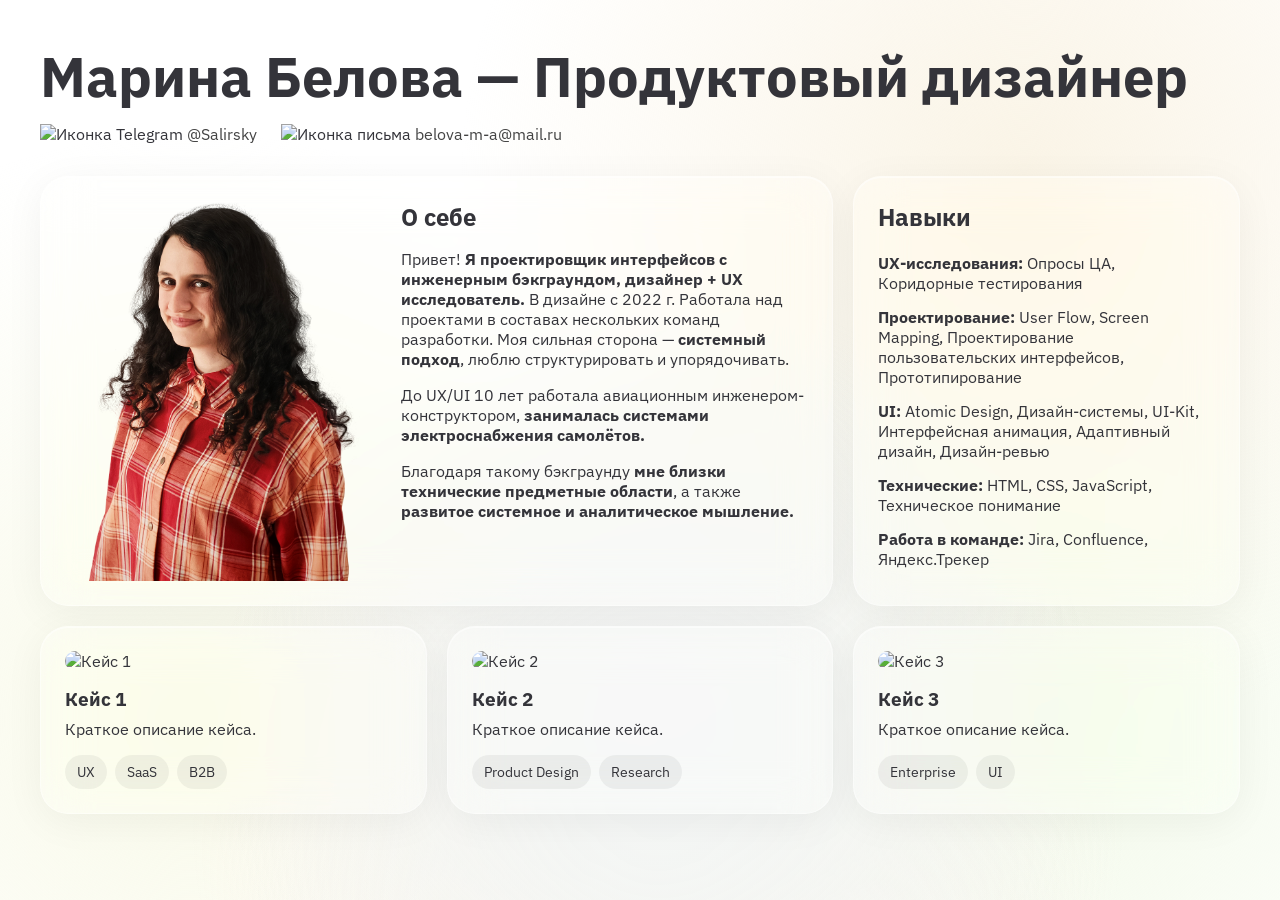
==== index.html @ f6b0ecd8 "Add contacts icons" ====
<!-- Объявление типа документа HTML5 -->
<!DOCTYPE html>

<!-- Корневой элемент страницы -->
<html lang="ru">

<head>

    <!-- Кодировка страницы -->
    <meta charset="UTF-8">

    <!-- Адаптация под мобильные устройства -->
    <meta name="viewport" content="width=device-width, initial-scale=1.0">

    <!-- SEO-описание -->
    <meta name="description" content="Портфолио продуктового дизайнера">

    <!-- Имя автора -->
    <meta name="author" content="Марина Белова">

    <!-- Заголовок вкладки браузера -->
    <title>Марина Белова — Продуктовый дизайнер</title>

    <!-- Подключение CSS -->
    <link rel="stylesheet" href="style.css">

    <!-- Предварительное подключение Google Fonts -->
<link rel="preconnect" href="https://fonts.googleapis.com">

<!-- Предварительное подключение домена шрифтов -->
<link rel="preconnect" href="https://fonts.gstatic.com" crossorigin>

<!-- Подключение IBM Plex Sans -->
<link
    href="https://fonts.googleapis.com/css2?family=IBM+Plex+Sans:wght@300;400;500;600;700&display=swap"
    rel="stylesheet"
>

</head>

<body>

    <!-- Контейнер анимированного фона -->
    <div class="background-gradient"></div>

    <!-- Основной контейнер страницы -->
    <main class="container">

        <!-- Шапка -->
        <header class="hero">

            <!-- Заголовок -->
            <h1>Марина Белова — Продуктовый дизайнер</h1>

            <!-- Контакты -->
            <div class="contacts">

                 <div class="contact">
                    <img
                    src="img/icon-tg.svg"
                    alt="Иконка Telegram"
                    class="icon"
                    >
                    <a href="https://t.me/@Salirsky" target="_blank">
                    @Salirsky
                    </a>
                </div>

                <div class="contact">
                    <img
                    src="img/icon-mail.svg"
                    alt="Иконка письма"
                    class="icon"
                    >
                    <a href="mailto:belova-m-a@mail.ru">
                    belova-m-a@mail.ru
                    </a>
                </div>

            </div>

        </header>

        <!-- Bento Grid -->
        <section class="bento-grid">

            <!-- Карточка "О себе" -->
            <article class="card about">

                <!-- Фото -->
                <img
                    src="img/Marina-02.png"
                    alt="Фото дизайнера"
                    class="profile-image"
                >

                <!-- Текст -->
                <div class="about-content">

                    <h2>О себе</h2>

                    <p>
                        Привет!
                        <strong>Я проектировщик интерфейсов с инженерным
                        бэкграундом, дизайнер + UX исследователь.</strong>

                        В дизайне с 2022 г. Работала над проектами в составах
                        нескольких команд разработки.

                        Моя сильная сторона —
                        <strong>системный подход</strong>,
                        люблю структурировать и упорядочивать.
                    </p>

                    <p>
                        До UX/UI 10 лет работала авиационным
                        инженером-конструктором,
                        <strong>занималась системами электроснабжения
                        самолётов.</strong>
                    </p>

                    <p>
                        Благодаря такому бэкграунду
                        <strong>мне близки технические предметные области</strong>,
                        а также
                        <strong>развитое системное и аналитическое мышление.</strong>
                    </p>

                </div>

            </article>

            <!-- Карточка навыков -->
            <article class="card skills">

                <h2>Навыки</h2>

                <div class="skills-list">

                    <div>
                        <strong>UX-исследования:</strong>
                        Опросы ЦА, Коридорные тестирования
                    </div>

                    <div>
                        <strong>Проектирование:</strong>
                        User Flow, Screen Mapping,
                        Проектирование пользовательских интерфейсов,
                        Прототипирование
                    </div>

                    <div>
                        <strong>UI:</strong>
                        Atomic Design, Дизайн-системы,
                        UI-Kit, Интерфейсная анимация,
                        Адаптивный дизайн, Дизайн-ревью
                    </div>

                    <div>
                        <strong>Технические:</strong>
                        HTML, CSS, JavaScript,
                        Техническое понимание
                    </div>

                    <div>
                        <strong>Работа в команде:</strong>
                        Jira, Confluence, Яндекс.Трекер
                    </div>

                </div>

            </article>

            <!-- Кейс №1 -->
            <article class="card project">

                <img
                    src="img/case1.jpg"
                    alt="Кейс 1"
                    class="project-image"
                >

                <h3>Кейс 1</h3>

                <p>
                    Краткое описание кейса.
                </p>

                <div class="tags">
                    <span>UX</span>
                    <span>SaaS</span>
                    <span>B2B</span>
                </div>

            </article>

            <!-- Кейс №2 -->
            <article class="card project">

                <img
                    src="img/case2.jpg"
                    alt="Кейс 2"
                    class="project-image"
                >

                <h3>Кейс 2</h3>

                <p>
                    Краткое описание кейса.
                </p>

                <div class="tags">
                    <span>Product Design</span>
                    <span>Research</span>
                </div>

            </article>

            <!-- Кейс №3 -->
            <article class="card project">

                <img
                    src="img/case3.jpg"
                    alt="Кейс 3"
                    class="project-image"
                >

                <h3>Кейс 3</h3>

                <p>
                    Краткое описание кейса.
                </p>

                <div class="tags">
                    <span>Enterprise</span>
                    <span>UI</span>
                </div>

            </article>

        </section>

    </main>

    <!-- Подключение JavaScript -->
    <script src="script.js"></script>

</body>

</html>
---- style.css ----
/* Сброс отступов */
* {
    margin: 0;
    padding: 0;
    box-sizing: border-box;
}

/* Основные настройки страницы */
body {
    font-family: "IBM Plex Sans", sans-serif;
    min-height: 100vh;
    color: #34343A;
    overflow-x: hidden;
}

/* Mesh Gradient */

.background-gradient {
position: fixed;
inset: 0;
z-index: -2;

}

/* Grain old

.noise {
position: fixed;
inset: 0;
z-index: -1;
opacity: .08;
pointer-events: none;
background-image:
url("data:image/svg+xml,%3Csvg xmlns='http://www.w3.org/2000/svg' width='180' height='180'%3E%3Cfilter id='n'%3E%3CfeTurbulence baseFrequency='0.85' numOctaves='4' stitchTiles='stitch'/%3E%3C/filter%3E%3Crect width='180' height='180' filter='url(%23n)' opacity='1'/%3E%3C/svg%3E");

} */

/* ==========================================
   Grain Overlay
   Анимированная зернистость поверх фона
========================================== */

.noise {

    /* Растягиваем слой на весь экран */
    position: fixed;
    inset: 0;

    /* Размещаем поверх градиента */
    z-index: -1;

    /* Не мешаем взаимодействию с элементами */
    pointer-events: none;

    /* Подключаем gif из папки img */
    background-image: url("./img/noise.gif");

    /* Повторяем изображение по всей площади */
    background-repeat: repeat;

    /* Размер одной плитки */
    background-size: 180px 180px;

    /* Прозрачность 10% */
    opacity: 0.1;

    /* Режим наложения Multiply */
    mix-blend-mode: multiply;
}


/* Центральный контейнер */
.container {
    max-width: 1400px;
    margin: 0 auto;
    padding: 40px;
}

/* Верхний блок */
.hero {
    margin-bottom: 32px;
}

/* Заголовок */
.hero h1 {
    font-size: 3.5rem;
    margin-bottom: 12px;
}

/* Контакты */
.contacts {
    display: flex;
    gap: 24px;
}

/* Ссылки */
.contacts a {
    text-decoration: none;
    color: #444;
    transition: 0.3s;
}

/* Hover */
.contacts a:hover {
    opacity: 0.7;
}

/* Bento Grid */
.bento-grid {
    display: grid;
    grid-template-columns: repeat(12, 1fr);
    gap: 20px;
}

/* Карточка */
/* Glassmorphism */

.card {

background:
    rgba(255,255,255,0.35);
backdrop-filter:
    blur(24px)
    saturate(180%);
-webkit-backdrop-filter:
    blur(24px)
    saturate(180%);
border:
    1px solid
    rgba(255,255,255,0.4);
box-shadow:
    0 8px 40px rgba(0,0,0,.05),
    inset 0 1px 0 rgba(255,255,255,.5);
border-radius: 28px;
padding: 24px;
transition:
    transform .3s ease,
    box-shadow .3s ease;
}

/* Hover карточек project */
.project:hover {
    transform: translateY(-6px);
box-shadow:
    0 20px 60px rgba(0,0,0,.08);
}

/* Блок о себе */
.about {
    grid-column: span 8;
    display: flex;
    gap: 24px;
}

/* Фото */
.profile-image {
    /* width: 240px; */
    height: 380px;
    object-fit: cover;
    border-radius: 20px;
}

/* Контент */
.about-content {
    display: flex;
    flex-direction: column;
    gap: 16px;
}

/* Навыки */
.skills {
    grid-column: span 4;
}

/* Список навыков */
.skills-list {
    display: flex;
    flex-direction: column;
    gap: 14px;
    margin-top: 20px;
}

/* Карточки проектов */
.project {

grid-column: span 4;
text-decoration: none;  /* новое */
color: inherit;  /* новое */

}

/* Превью кейса */
.project-image {
    width: 100%;
    height: 220px;
    object-fit: cover;
    border-radius: 18px;
    margin-bottom: 16px;
}

/* Заголовок проекта */
.project h3 {
    margin-bottom: 8px;
}

/* Теги */
.tags {
    display: flex;
    flex-wrap: wrap;
    gap: 8px;

    margin-top: 16px;
}

/* Тег */
.tags span {
    background: rgba(0,0,0,0.05);

    padding: 8px 12px;

    border-radius: 999px;

    font-size: 14px;
}

/* Reveal animation */
.reveal {
opacity: 0;
transform:
    translateY(30px);
transition:
    opacity .8s ease,
    transform .8s ease;
}

.reveal.visible {
opacity: 1;
transform:
    translateY(0);
}

/* Адаптация под разные размеры экрана */
/* Планшеты */
@media (max-width: 1024px) {
    .about {
        grid-column: span 12;
        flex-direction: column;
    }
    
    .skills {
        grid-column: span 12;
    }

    .project {
        grid-column: span 6;
    }
}

/* Телефоны */
@media (max-width: 768px) {

    .container {
        padding: 20px;
    }

    .hero h1 {
        font-size: 2rem;
    }

    .project {
        grid-column: span 12;
    }

    .profile-image {
        width: 100%;
        height: auto;
    }
}
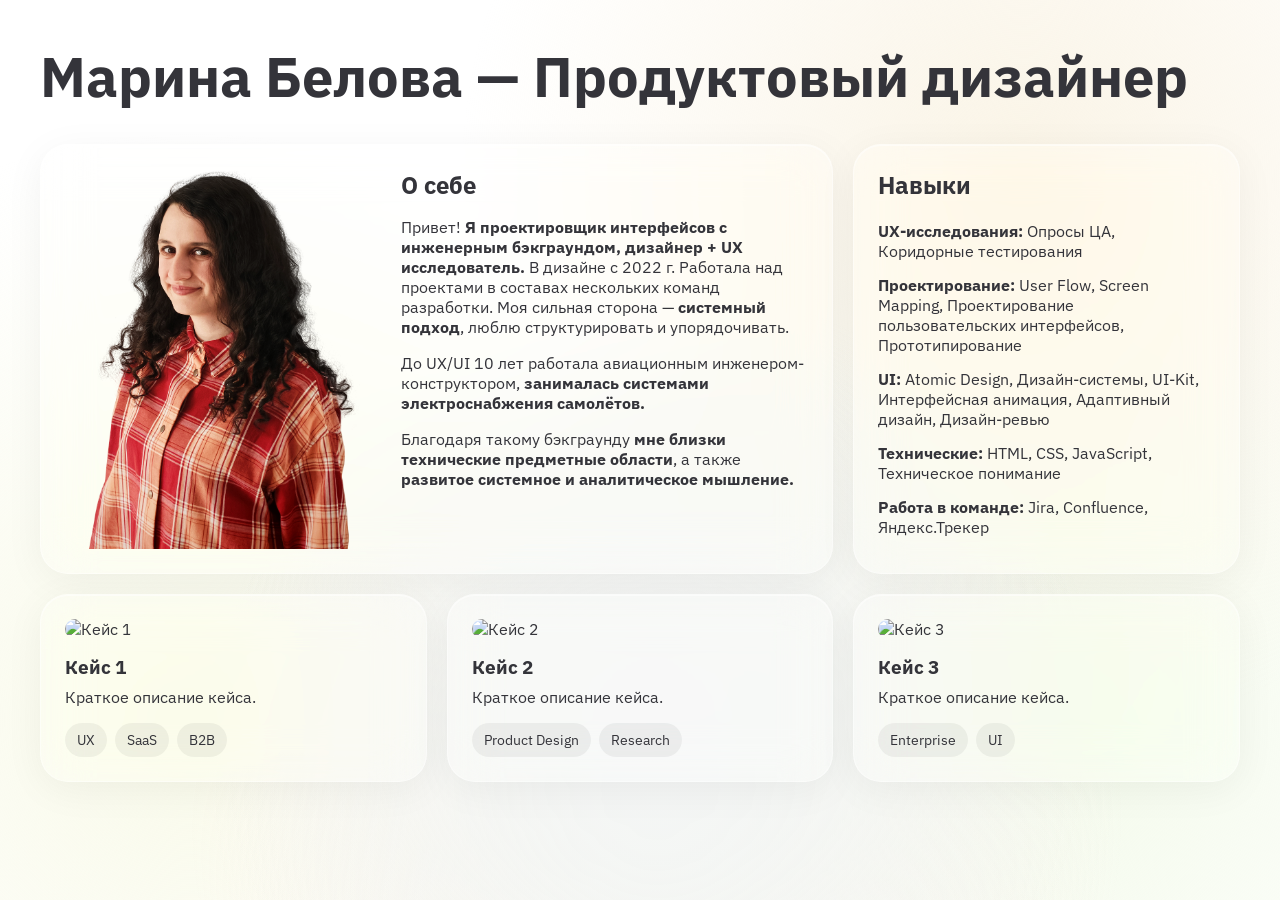
==== commit d4a7a5b8: "Close contacts" ====
--- a/index.html
+++ b/index.html
@@ -53,7 +53,7 @@
             <h1>Марина Белова — Продуктовый дизайнер</h1>
 
             <!-- Контакты -->
-            <div class="contacts">
+            <!-- <div class="contacts">
 
                  <div class="contact">
                     <img
@@ -77,7 +77,7 @@
                     </a>
                 </div>
 
-            </div>
+            </div> -->
 
         </header>
 
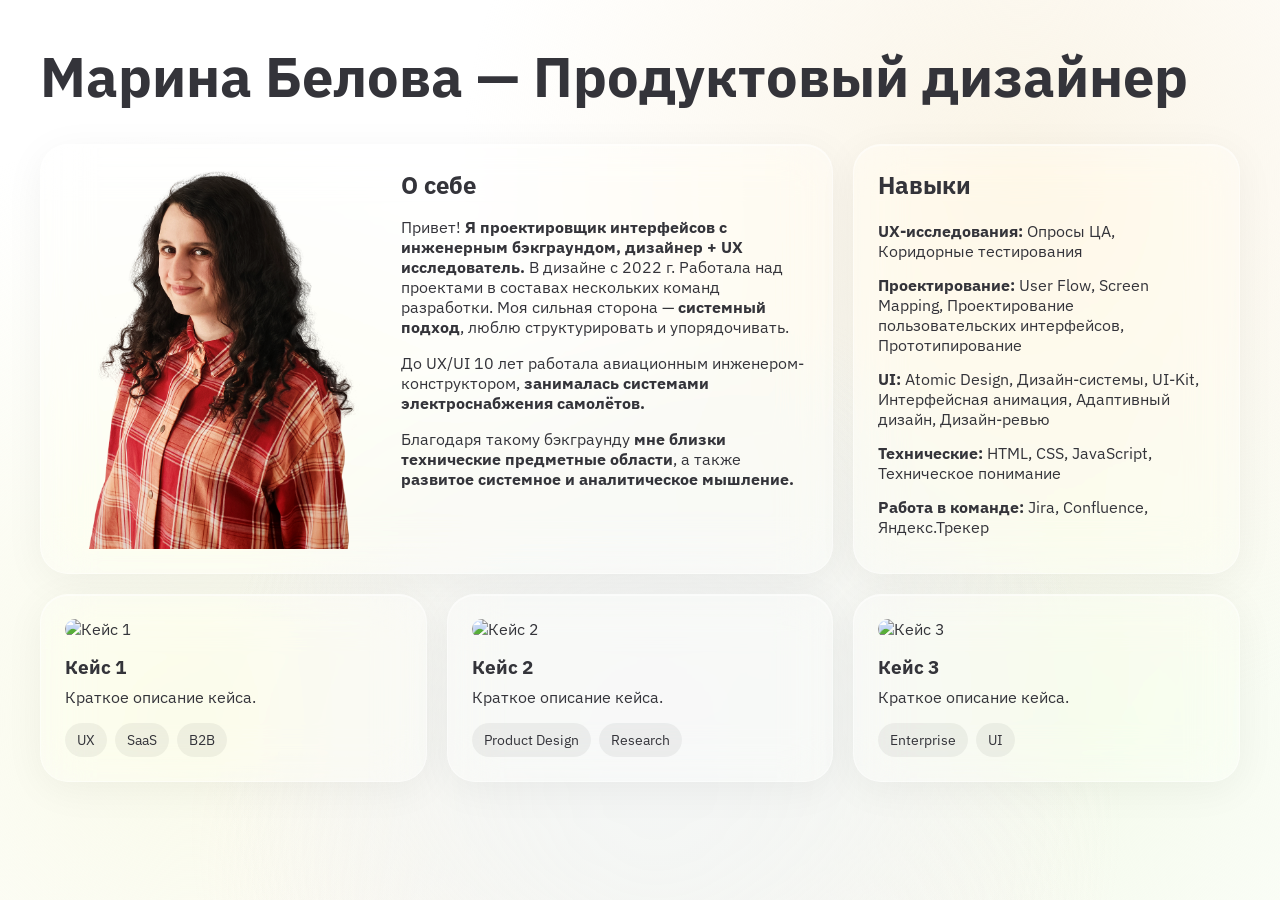
==== commit 28b869b5: "Add favicon.ico" ====
--- a/index.html
+++ b/index.html
@@ -35,6 +35,9 @@
     href="https://fonts.googleapis.com/css2?family=IBM+Plex+Sans:wght@300;400;500;600;700&display=swap"
     rel="stylesheet"
 >
+    
+<!-- Добавляем favicon -->
+<link rel="shortcut icon" type="image/x-icon" href="favicon.ico">
 
 </head>
 
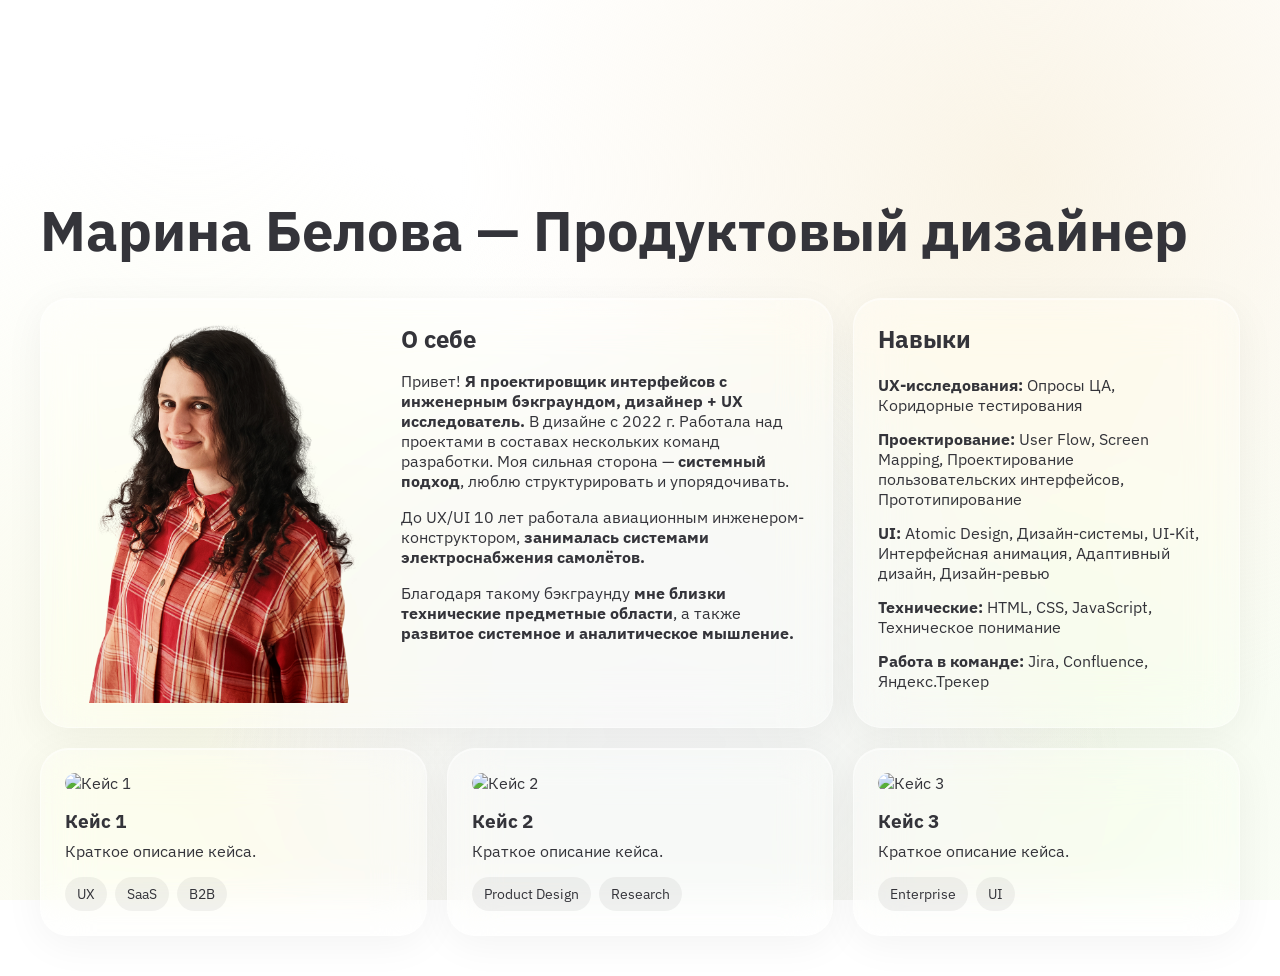
==== commit 06307bed: "Add mesh canvas" ====
--- a/index.html
+++ b/index.html
@@ -45,6 +45,9 @@
 
     <!-- Контейнер анимированного фона -->
     <div class="background-gradient"></div>
+
+    <!-- Анимированная сетка -->
+    <canvas id="mesh-canvas"></canvas>
 
     <!-- Основной контейнер страницы -->
     <main class="container">
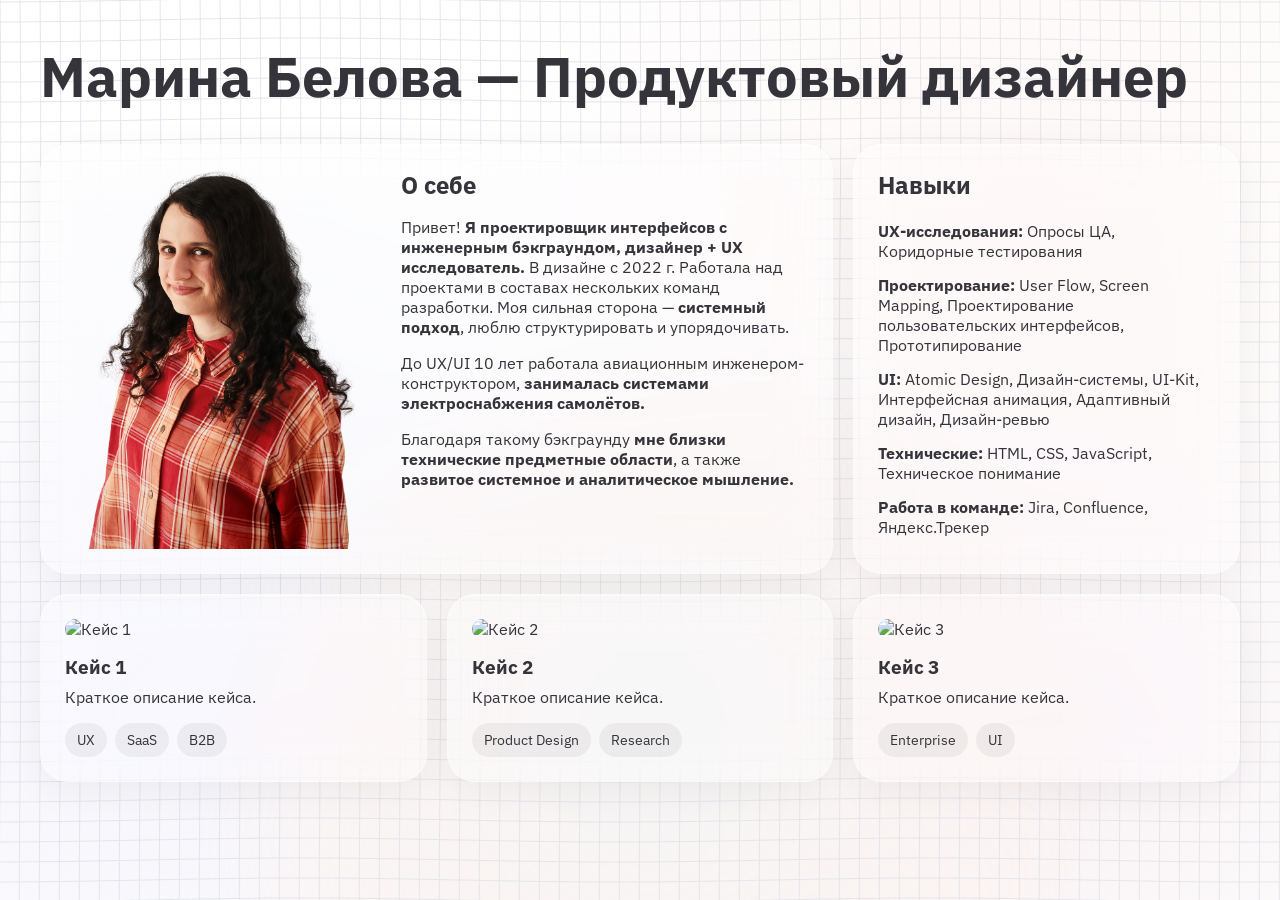
==== commit 01c94b49: "Change title" ====
--- a/index.html
+++ b/index.html
@@ -19,7 +19,7 @@
     <meta name="author" content="Марина Белова">
 
     <!-- Заголовок вкладки браузера -->
-    <title>Марина Белова — Продуктовый дизайнер</title>
+    <title>Марина Белова • Продуктовый дизайнер</title>
 
     <!-- Подключение CSS -->
     <link rel="stylesheet" href="style.css">
--- a/style.css
+++ b/style.css
@@ -21,6 +21,30 @@
 z-index: -2;
 
 }
+
+/* ==========================================
+   Interactive Mesh Grid
+========================================== */
+
+#mesh-canvas {
+    position: fixed;
+    inset: 0;
+
+    width: 100%;
+    height: 100%;
+
+    z-index: 0;
+
+    pointer-events: none;
+}
+
+/* Контент располагается поверх сетки */
+
+.container {
+    position: relative;
+    z-index: 1;
+}
+
 
 /* Grain old
 
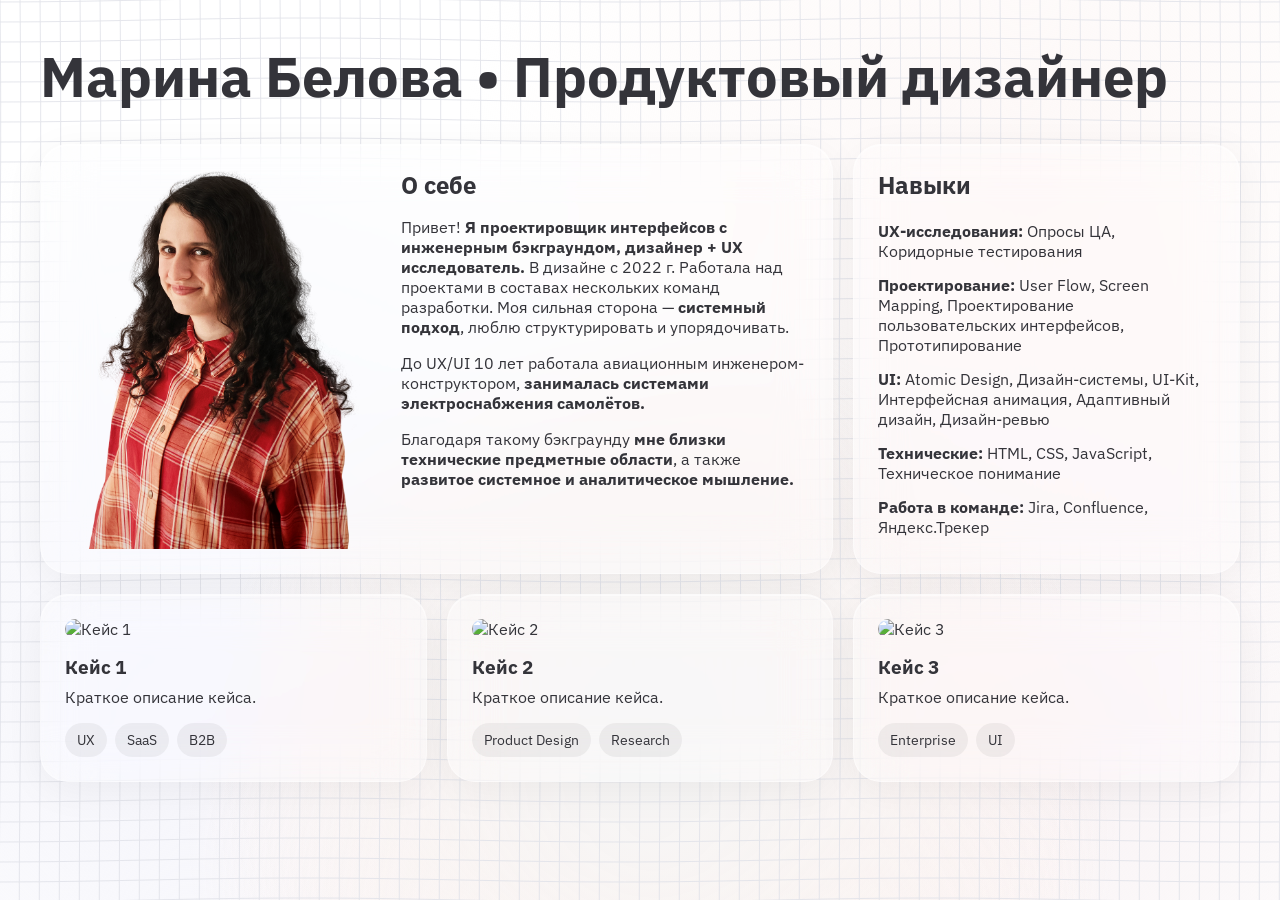
==== commit b91e09f5: "Change title" ====
--- a/index.html
+++ b/index.html
@@ -56,7 +56,7 @@
         <header class="hero">
 
             <!-- Заголовок -->
-            <h1>Марина Белова — Продуктовый дизайнер</h1>
+            <h1>Марина Белова • Продуктовый дизайнер</h1>
 
             <!-- Контакты -->
             <!-- <div class="contacts">
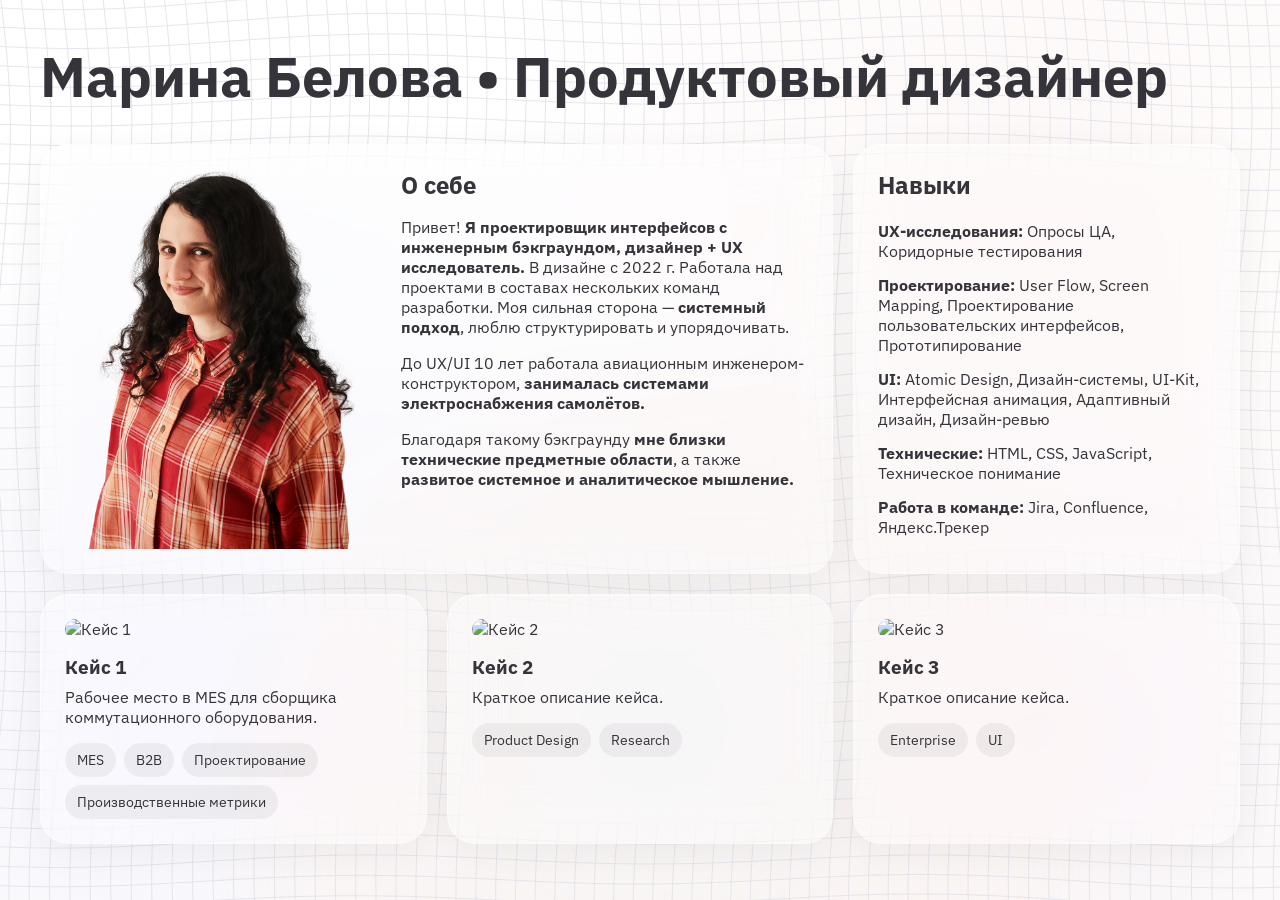
==== commit 56298b37: "Add info about case 1" ====
--- a/index.html
+++ b/index.html
@@ -189,13 +189,14 @@
                 <h3>Кейс 1</h3>
 
                 <p>
-                    Краткое описание кейса.
+                    Рабочее место в MES для сборщика коммутационного оборудования.
                 </p>
 
                 <div class="tags">
-                    <span>UX</span>
-                    <span>SaaS</span>
+                    <span>MES</span>
                     <span>B2B</span>
+                    <span>Проектирование</span>
+                    <span>Производственные метрики</span>
                 </div>
 
             </article>
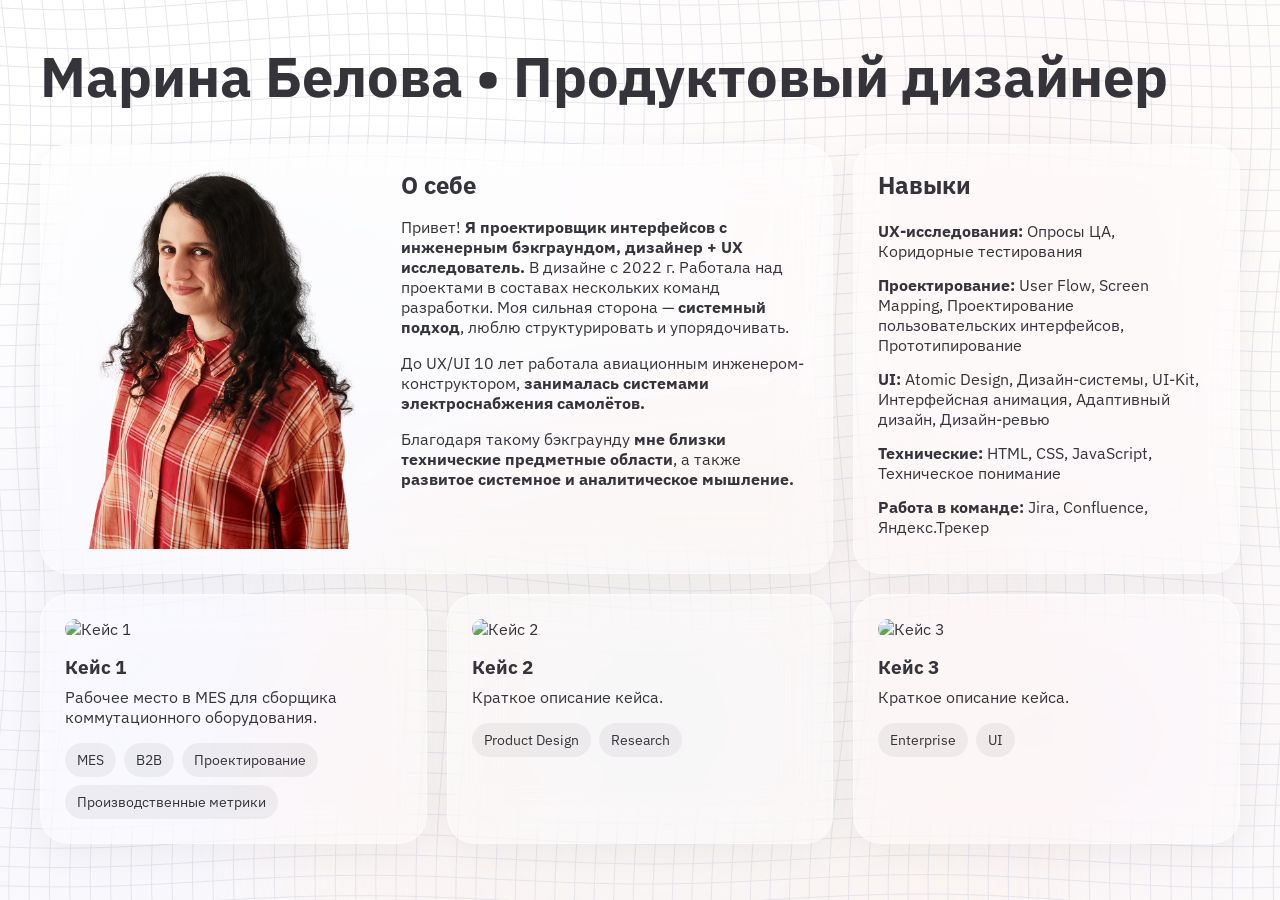
==== commit 0a6066fd: "Add links to cases" ====
--- a/index.html
+++ b/index.html
@@ -178,7 +178,7 @@
             </article>
 
             <!-- Кейс №1 -->
-            <article class="card project">
+            <a href="case1.html" class="card project">
 
                 <img
                     src="img/case1.jpg"
@@ -199,10 +199,10 @@
                     <span>Производственные метрики</span>
                 </div>
 
-            </article>
+            </a>
 
             <!-- Кейс №2 -->
-            <article class="card project">
+            <a href="case2.html" class="card project">
 
                 <img
                     src="img/case2.jpg"
@@ -221,10 +221,10 @@
                     <span>Research</span>
                 </div>
 
-            </article>
+            </a>
 
             <!-- Кейс №3 -->
-            <article class="card project">
+            <a href="case3.html" class="card project">
 
                 <img
                     src="img/case3.jpg"
@@ -243,7 +243,7 @@
                     <span>UI</span>
                 </div>
 
-            </article>
+            </a>
 
         </section>
 
